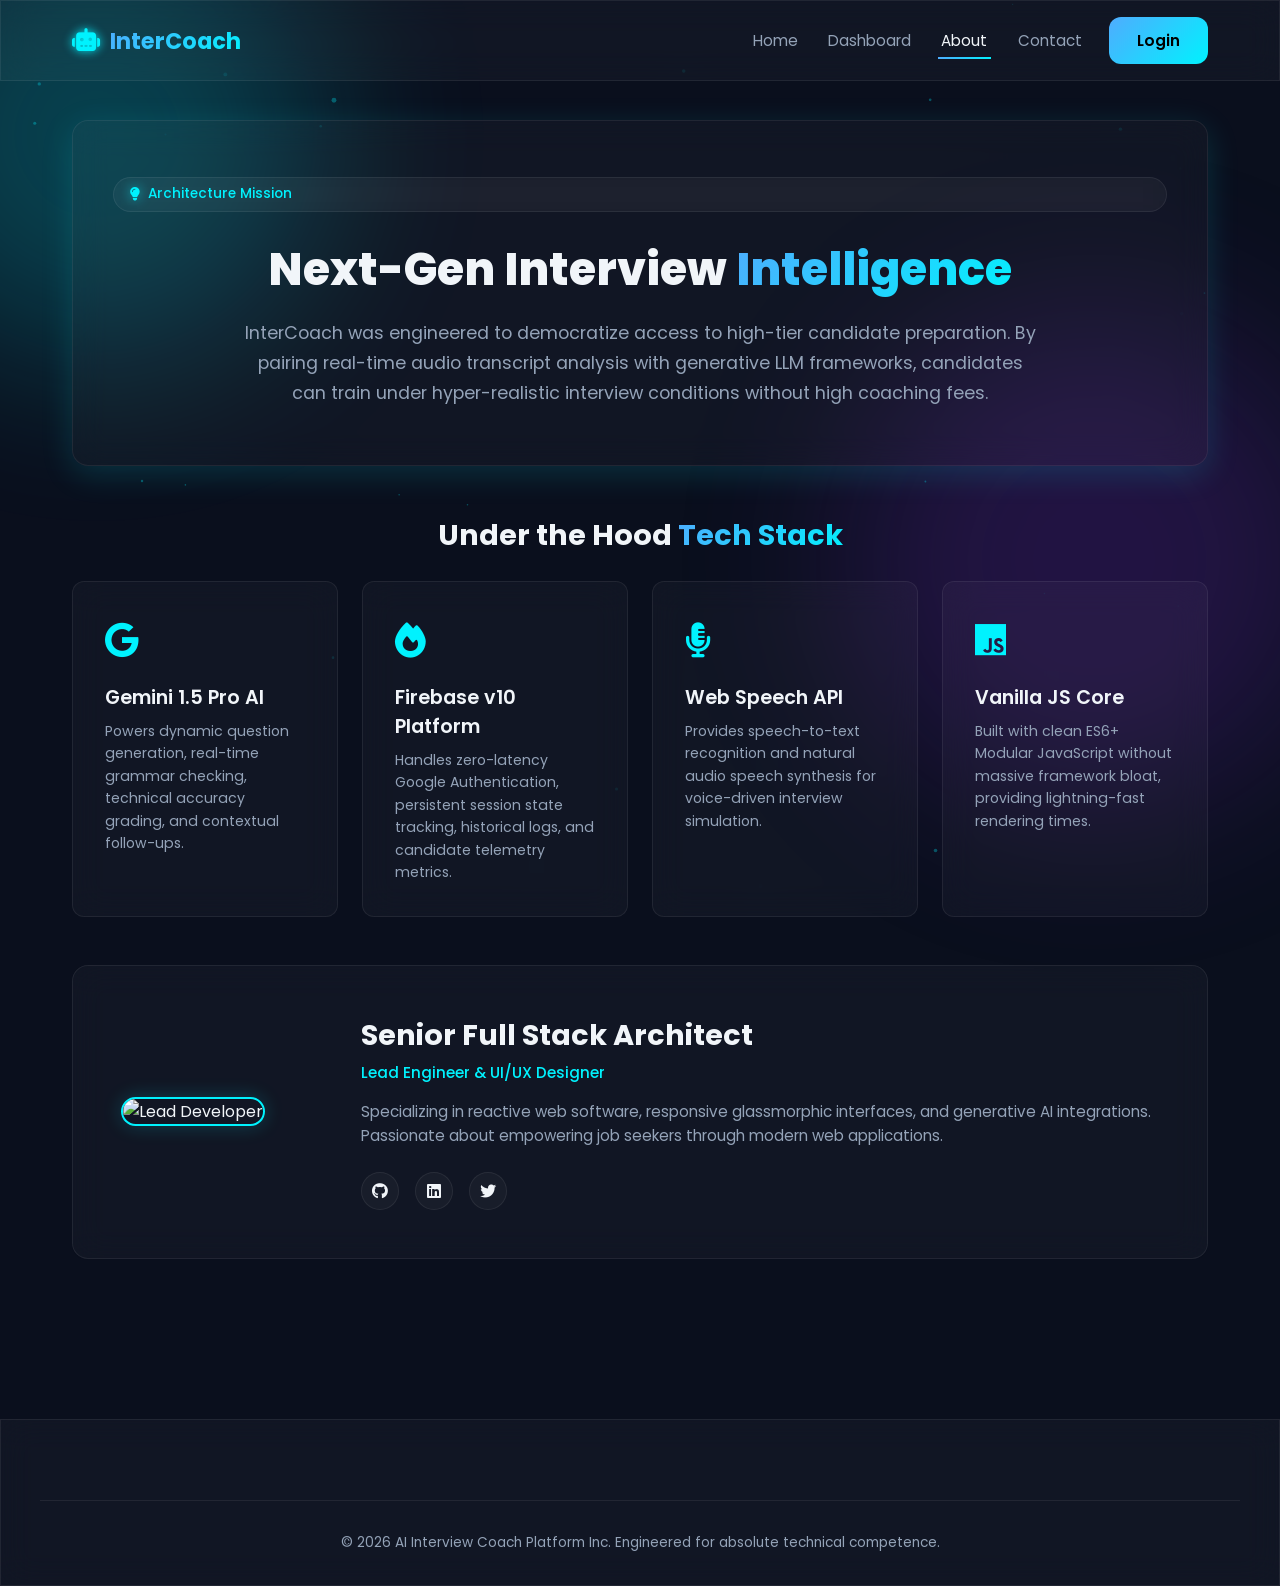
==== about.html @ b5d58e9a "Initial commit" ====
<!DOCTYPE html>
<html lang="en">
<head>
    <meta charset="UTF-8">
    <meta name="viewport" content="width=device-width, initial-scale=1.0">
    <title>AI Interview Coach - About Platform</title>
    <!-- Google Fonts -->
    <link rel="preconnect" href="https://fonts.googleapis.com">
    <link rel="preconnect" href="https://fonts.gstatic.com" crossorigin>
    <link href="https://fonts.googleapis.com/css2?family=Poppins:wght@300;400;500;600;700;800&display=swap" rel="stylesheet">
    <!-- Font Awesome Icons -->
    <link rel="stylesheet" href="https://cdnjs.cloudflare.com/ajax/libs/font-awesome/6.4.0/css/all.min.css">
    <!-- Stylesheets -->
    <link rel="stylesheet" href="css/style.css">
    <style>
        .about-workspace-container {
            max-width: 1200px;
            margin: 0 auto;
            padding: 120px 2rem 60px 2rem;
            position: relative;
            z-index: 2;
            display: flex;
            flex-direction: column;
            gap: 3rem;
        }

        .about-hero-card {
            border-radius: var(--radius-lg);
            padding: 3.5rem 2.5rem;
            text-align: center;
            box-shadow: var(--shadow-neon);
        }

        .about-hero-card h1 {
            font-size: 2.8rem;
            font-weight: 800;
            margin-bottom: 1rem;
        }

        .about-hero-card p {
            color: var(--text-muted);
            font-size: 1.1rem;
            max-width: 800px;
            margin: 0 auto;
            line-height: 1.7;
        }

        /* Technology Matrix Section */
        .tech-stack-section h2 {
            font-size: 1.8rem;
            font-weight: 700;
            margin-bottom: 1.5rem;
            text-align: center;
        }

        .tech-grid {
            display: grid;
            grid-template-columns: repeat(auto-fit, minmax(260px, 1fr));
            gap: 1.5rem;
        }

        .tech-card {
            border-radius: var(--radius-md);
            padding: 2rem;
            transition: var(--transition-smooth);
        }

        .tech-card:hover {
            transform: translateY(-5px);
            border-color: var(--cyan-glow);
        }

        .tech-card-icon {
            font-size: 2.2rem;
            color: var(--cyan-glow);
            margin-bottom: 1rem;
        }

        .tech-card h3 {
            font-size: 1.2rem;
            font-weight: 600;
            margin-bottom: 0.5rem;
        }

        .tech-card p {
            color: var(--text-muted);
            font-size: 0.88rem;
            line-height: 1.6;
        }

        /* Developer Profile Card */
        .developer-profile-card {
            border-radius: var(--radius-lg);
            padding: 3rem;
            display: grid;
            grid-template-columns: 200px 1fr;
            gap: 2.5rem;
            align-items: center;
        }

        .developer-avatar-wrapper img {
            width: 100%;
            height: 200px;
            border-radius: var(--radius-lg);
            object-fit: cover;
            border: 2px solid var(--cyan-glow);
            box-shadow: 0 0 20px rgba(0, 242, 254, 0.2);
        }

        .developer-info h3 {
            font-size: 1.8rem;
            font-weight: 700;
            margin-bottom: 0.25rem;
        }

        .developer-info h4 {
            color: var(--cyan-glow);
            font-size: 0.95rem;
            font-weight: 500;
            margin-bottom: 1rem;
        }

        .developer-info p {
            color: var(--text-muted);
            font-size: 0.95rem;
            line-height: 1.6;
            margin-bottom: 1.5rem;
        }

        .developer-socials {
            display: flex;
            gap: 1rem;
        }

        @media (max-width: 768px) {
            .developer-profile-card {
                grid-template-columns: 1fr;
                text-align: center;
            }

            .developer-avatar-wrapper {
                max-width: 200px;
                margin: 0 auto;
            }

            .developer-socials {
                justify-content: center;
            }
        }
    </style>
</head>
<body class="dark-theme">
    <!-- Background Layering -->
    <div class="blob blob-1"></div>
    <div class="blob blob-2"></div>
    <canvas id="particle-canvas"></canvas>

    <!-- Global Navigation Bar -->
    <nav class="navbar glass">
        <div class="nav-container">
            <a href="index.html" class="nav-logo">
                <i class="fa-solid fa-robot neon-text-icon"></i>
                <span class="gradient-text">InterCoach</span>
            </a>
            <ul class="nav-menu">
                <li><a href="index.html" class="nav-item">Home</a></li>
                <li><a href="dashboard.html" class="nav-item">Dashboard</a></li>
                <li><a href="about.html" class="nav-item active">About</a></li>
                <li><a href="contact.html" class="nav-item">Contact</a></li>
                <li><a href="login.html" class="btn btn-primary btn-glow">Login</a></li>
            </ul>
        </div>
    </nav>

    <!-- Main Content Workspace -->
    <main class="about-workspace-container">
        
        <!-- Platform Hero Banner -->
        <section class="about-hero-card glass">
            <div class="badge glass">
                <i class="fa-solid fa-lightbulb text-glow"></i> Architecture Mission
            </div>
            <h1>Next-Gen Interview <span class="gradient-text">Intelligence</span></h1>
            <p>
                InterCoach was engineered to democratize access to high-tier candidate preparation. By pairing real-time audio transcript analysis with generative LLM frameworks, candidates can train under hyper-realistic interview conditions without high coaching fees.
            </p>
        </section>

        <!-- Technology Stack Grid -->
        <section class="tech-stack-section">
            <h2>Under the Hood <span class="gradient-text">Tech Stack</span></h2>
            <div class="tech-grid">
                <div class="tech-card glass">
                    <div class="tech-card-icon"><i class="fa-brands fa-google"></i></div>
                    <h3>Gemini 1.5 Pro AI</h3>
                    <p>Powers dynamic question generation, real-time grammar checking, technical accuracy grading, and contextual follow-ups.</p>
                </div>
                <div class="tech-card glass">
                    <div class="tech-card-icon"><i class="fa-solid fa-fire"></i></div>
                    <h3>Firebase v10 Platform</h3>
                    <p>Handles zero-latency Google Authentication, persistent session state tracking, historical logs, and candidate telemetry metrics.</p>
                </div>
                <div class="tech-card glass">
                    <div class="tech-card-icon"><i class="fa-solid fa-microphone-lines"></i></div>
                    <h3>Web Speech API</h3>
                    <p>Provides speech-to-text recognition and natural audio speech synthesis for voice-driven interview simulation.</p>
                </div>
                <div class="tech-card glass">
                    <div class="tech-card-icon"><i class="fa-brands fa-js"></i></div>
                    <h3>Vanilla JS Core</h3>
                    <p>Built with clean ES6+ Modular JavaScript without massive framework bloat, providing lightning-fast rendering times.</p>
                </div>
            </div>
        </section>

        <!-- Developer Spotlight Card -->
        <section class="developer-profile-card glass">
            <div class="developer-avatar-wrapper">
                <img src="https://images.unsplash.com/photo-1534528741775-53994a69daeb?auto=format&fit=crop&q=80&w=400" alt="Lead Developer">
            </div>
            <div class="developer-info">
                <h3>Senior Full Stack Architect</h3>
                <h4>Lead Engineer & UI/UX Designer</h4>
                <p>
                    Specializing in reactive web software, responsive glassmorphic interfaces, and generative AI integrations. Passionate about empowering job seekers through modern web applications.
                </p>
                <div class="developer-socials">
                    <a href="#" class="social-icon-btn"><i class="fa-brands fa-github"></i></a>
                    <a href="#" class="social-icon-btn"><i class="fa-brands fa-linkedin"></i></a>
                    <a href="#" class="social-icon-btn"><i class="fa-brands fa-twitter"></i></a>
                </div>
            </div>
        </section>

    </main>

    <!-- Footer Component -->
    <footer class="footer-component glass">
        <div class="footer-bottom-bar text-center">
            <p>&copy; 2026 AI Interview Coach Platform Inc. Engineered for absolute technical competence.</p>
        </div>
    </footer>

    <!-- Shared Core Utility Layer -->
    <script src="js/utils.js"></script>
    <script>
        document.addEventListener('DOMContentLoaded', () => {
            // Background Canvas Engine
            const canvas = document.getElementById('particle-canvas');
            if(canvas) {
                const ctx = canvas.getContext('2d');
                let particles = [];
                function resize() { canvas.width = window.innerWidth; canvas.height = window.innerHeight; }
                resize(); window.addEventListener('resize', resize);

                class Particle {
                    constructor() {
                        this.x = Math.random() * canvas.width;
                        this.y = Math.random() * canvas.height;
                        this.size = Math.random() * 2 + 0.5;
                        this.speedX = Math.random() * 0.3 - 0.15;
                        this.speedY = Math.random() * 0.3 - 0.15;
                    }
                    update() {
                        this.x += this.speedX; this.y += this.speedY;
                        if(this.x > canvas.width || this.x < 0) this.speedX *= -1;
                        if(this.y > canvas.height || this.y < 0) this.speedY *= -1;
                    }
                    draw() {
                        ctx.fillStyle = 'rgba(0, 242, 254, 0.3)';
                        ctx.beginPath(); ctx.arc(this.x, this.y, this.size, 0, Math.PI * 2); ctx.fill();
                    }
                }
                for(let i=0; i<40; i++) particles.push(new Particle());
                function animate() {
                    ctx.clearRect(0, 0, canvas.width, canvas.height);
                    particles.forEach(p => { p.update(); p.draw(); });
                    requestAnimationFrame(animate);
                }
                animate();
            }
        });
    </script>
</body>
</html>
---- css/style.css ----
/* ==========================================================================
   AI INTERVIEW COACH - SYSTEM CORE STYLESHEET (css/style.css)
   ========================================================================== */

/* 1. ARCHITECTURAL DESIGN SYSTEM TOKENS */
:root {
    --bg-primary: #0a0f1d;
    --bg-secondary: rgba(16, 24, 48, 0.7);
    --glass-bg: rgba(255, 255, 255, 0.03);
    --glass-border: rgba(255, 255, 255, 0.07);
    --glass-highlight: rgba(255, 255, 255, 0.1);
    
    /* Neon Glow Fluid System */
    --cyan-glow: #00f2fe;
    --purple-glow: #4facfe;
    --accent-neon: #39ff14;
    --accent-warn: #ff007f;
    
    /* Semantic Typography Gradients */
    --text-main: #f1f5f9;
    --text-muted: #94a3b8;
    --gradient-primary: linear-gradient(135deg, #4facfe 0%, #00f2fe 100%);
    --gradient-dark: linear-gradient(135deg, #0f172a 0%, #1e293b 100%);
    
    /* Transitions & Layering Coordinates */
    --transition-smooth: all 0.4s cubic-bezier(0.25, 0.8, 0.25, 1);
    --shadow-neon: 0 8px 32px 0 rgba(0, 242, 254, 0.15);
    --radius-lg: 16px;
    --radius-md: 12px;
}

/* 2. BASE RESET & VIEWPORT CALIBRATION */
* {
    box-sizing: border-box;
    margin: 0;
    padding: 0;
    font-family: 'Poppins', sans-serif;
    scroll-behavior: smooth;
}

body {
    background-color: var(--bg-primary);
    color: var(--text-main);
    overflow-x: hidden;
    position: relative;
    min-height: 100vh;
}

body.dark-theme {
    background-color: var(--bg-primary);
}

/* 3. HIGH-PERFORMANCE HARDWARE ANIMATION ENGINES */
@keyframes floatAnimation {
    0% { transform: translateY(0px) rotate(0deg); }
    50% { transform: translateY(-15px) rotate(3deg); }
    100% { transform: translateY(0px) rotate(0deg); }
}

@keyframes pulseBlob {
    0% { transform: scale(1) translate(0px, 0px); }
    33% { transform: scale(1.1) translate(30px, -50px); }
    66% { transform: scale(0.9) translate(-20px, 20px); }
    100% { transform: scale(1) translate(0px, 0px); }
}

/* Canvas & Floating Background Blobs Layout */
#particle-canvas {
    position: fixed;
    top: 0;
    left: 0;
    width: 100%;
    height: 100%;
    z-index: 1;
    pointer-events: none;
}

.blob {
    position: fixed;
    border-radius: 50%;
    filter: blur(90px);
    opacity: 0.22;
    z-index: 0;
    pointer-events: none;
    animation: pulseBlob 12s infinite alternate linear;
}

.blob-1 {
    top: -10%;
    left: -10%;
    width: 450px;
    height: 450px;
    background: var(--cyan-glow);
}

.blob-2 {
    bottom: 10%;
    right: -5%;
    width: 500px;
    height: 500px;
    background: #7928ca;
    animation-delay: 2s;
}

.blob-3 {
    top: 40%;
    left: 50%;
    width: 350px;
    height: 350px;
    background: var(--purple-glow);
    animation-delay: 4s;
}

/* 4. GLASSMORPHISM CORE ARCHITECTURE */
.glass {
    background: var(--glass-bg);
    backdrop-filter: blur(16px);
    -webkit-backdrop-filter: blur(16px);
    border: 1px solid var(--glass-border);
}

.glass:hover {
    border-color: var(--glass-highlight);
}

/* 5. TYPOGRAPHY & DESIGN SYSTEM UTILITIES */
.gradient-text {
    background: var(--gradient-primary);
    -webkit-background-clip: text;
    -webkit-text-fill-color: transparent;
    display: inline-block;
}

.text-glow {
    text-shadow: 0 0 12px rgba(0, 242, 254, 0.6);
}

.text-center { text-align: center; }

/* Grid Scaffolding */
.grid-3 {
    display: grid;
    grid-template-columns: repeat(auto-fit, minmax(300px, 1fr));
    gap: 2rem;
}

.grid-4 {
    display: grid;
    grid-template-columns: repeat(auto-fit, minmax(220px, 1fr));
    gap: 1.5rem;
}

/* 6. BUTTONS & RIPPLE INTERACTIONS */
.btn {
    padding: 0.75rem 1.75rem;
    border-radius: var(--radius-md);
    font-size: 0.95rem;
    font-weight: 500;
    cursor: pointer;
    transition: var(--transition-smooth);
    display: inline-flex;
    align-items: center;
    justify-content: center;
    gap: 0.5rem;
    border: none;
    text-decoration: none;
}

.btn-primary {
    background: var(--gradient-primary);
    color: #000;
    font-weight: 600;
}

.btn-primary:hover {
    transform: translateY(-2px);
    box-shadow: 0 0 20px rgba(0, 242, 254, 0.4);
}

.btn-secondary {
    color: var(--text-main);
}

.btn-secondary:hover {
    background: rgba(255, 255, 255, 0.08);
    transform: translateY(-2px);
}

.btn-glow {
    position: relative;
}
.btn-glow::after {
    content: '';
    position: absolute;
    top: 0; left: 0; right: 0; bottom: 0;
    border-radius: var(--radius-md);
    box-shadow: 0 0 15px var(--cyan-glow);
    opacity: 0;
    transition: var(--transition-smooth);
    z-index: -1;
}
.btn-glow:hover::after {
    opacity: 1;
}

.btn-icon-only {
    width: 45px;
    height: 45px;
    padding: 0;
    border-radius: var(--radius-md);
}

/* 7. REUSABLE INPUT CONFIGURATION */
.input-field-global {
    width: 100%;
    padding: 0.85rem 1.2rem;
    border-radius: var(--radius-md);
    color: var(--text-main);
    font-size: 0.95rem;
    outline: none;
    transition: var(--transition-smooth);
}
.input-field-global:focus {
    border-color: var(--cyan-glow);
    box-shadow: 0 0 10px rgba(0, 242, 254, 0.2);
}

/* 8. NAVBAR STRUCTURAL ENGINEERING */
.navbar {
    position: fixed;
    top: 0;
    left: 0;
    width: 100%;
    z-index: 1000;
    border-bottom: 1px solid var(--glass-border);
}

.nav-container {
    max-width: 1200px;
    margin: 0 auto;
    padding: 1rem 2rem;
    display: flex;
    justify-content: space-between;
    align-items: center;
}

.nav-logo {
    display: flex;
    align-items: center;
    gap: 0.6rem;
    font-size: 1.4rem;
    font-weight: 700;
    text-decoration: none;
}

.neon-text-icon {
    color: var(--cyan-glow);
    text-shadow: 0 0 10px var(--cyan-glow);
}

.nav-menu {
    display: flex;
    align-items: center;
    list-style: none;
    gap: 1.5rem;
}

.nav-item {
    color: var(--text-muted);
    text-decoration: none;
    font-size: 0.95rem;
    transition: var(--transition-smooth);
    padding: 0.5rem 0.2rem;
    position: relative;
}

.nav-item:hover, .nav-item.active {
    color: var(--text-main);
}

.nav-item::after {
    content: '';
    position: absolute;
    bottom: 0; left: 0; width: 0; height: 2px;
    background: var(--gradient-primary);
    transition: var(--transition-smooth);
}

.nav-item:hover::after, .nav-item.active::after {
    width: 100%;
}

.menu-toggle {
    display: none;
    font-size: 1.3rem;
    cursor: pointer;
    color: var(--text-main);
}

/* 9. HERO REGION */
.hero-section {
    padding: 180px 2rem 100px 2rem;
    position: relative;
    z-index: 2;
}

.hero-container {
    max-width: 1200px;
    margin: 0 auto;
    display: grid;
    grid-template-columns: 1.2fr 0.8fr;
    gap: 4rem;
    align-items: center;
}

.hero-content {
    display: flex;
    flex-direction: column;
    align-items: flex-start;
}

.badge {
    padding: 0.4rem 1rem;
    border-radius: 50px;
    font-size: 0.85rem;
    font-weight: 500;
    color: var(--cyan-glow);
    margin-bottom: 1.5rem;
    display: flex;
    align-items: center;
    gap: 0.5rem;
}

.hero-content h1 {
    font-size: 3.2rem;
    font-weight: 800;
    line-height: 1.2;
    margin-bottom: 1.5rem;
}

.hero-subtitle {
    color: var(--text-muted);
    font-size: 1.1rem;
    line-height: 1.6;
    margin-bottom: 2.5rem;
    max-width: 600px;
}

.hero-actions {
    display: flex;
    gap: 1rem;
}

/* Interactive Dashboard UI Card Mock */
.interactive-glass-card {
    border-radius: var(--radius-lg);
    padding: 2rem;
    box-shadow: var(--shadow-neon);
    position: relative;
}

.floating-anim {
    animation: floatAnimation 5s ease-in-out infinite;
}

.card-header-ui {
    display: flex;
    align-items: center;
    gap: 1rem;
    border-bottom: 1px solid var(--glass-border);
    padding-bottom: 1rem;
    margin-bottom: 1.5rem;
}

.ui-dots span {
    display: inline-block;
    width: 8px; height: 8px;
    border-radius: 50%;
    margin-right: 4px;
}
.ui-dots span:nth-child(1) { background: #ff5f56; }
.ui-dots span:nth-child(2) { background: #ffbd2e; }
.ui-dots span:nth-child(3) { background: #27c93f; }
.ui-title { font-size: 0.85rem; color: var(--text-muted); font-weight: 500; }

.metrics-row {
    margin-bottom: 1.2rem;
}
.metric-label { font-size: 0.85rem; color: var(--text-muted); display: block; margin-bottom: 0.4rem; }
.progress-bar-container { height: 8px; border-radius: 4px; overflow: hidden; position: relative; width: 100%; }
.progress-bar-fill { height: 100%; border-radius: 4px; }
.progress-glow { background: linear-gradient(90deg, #4facfe, #00f2fe); }
.progress-glow-alt { background: linear-gradient(90deg, #b224ef, #7579ff); }
.progress-glow-three { background: linear-gradient(90deg, #11998e, #38ef7d); }
.metric-val { font-size: 0.85rem; font-weight: 600; float: right; margin-top: -24px; }

.card-footer-ui {
    display: flex;
    align-items: center;
    gap: 0.6rem;
    border-top: 1px solid var(--glass-border);
    padding-top: 1rem;
    margin-top: 1.5rem;
    font-size: 0.85rem;
}
.feedback-success-icon { color: var(--accent-neon); }

/* 10. STATISTICS REGION */
.stats-section {
    padding: 60px 2rem;
    position: relative;
    z-index: 2;
}
.stats-container { max-width: 1200px; margin: 0 auto; }
.stat-card {
    border-radius: var(--radius-md);
    padding: 2rem 1.5rem;
    text-align: center;
    transition: var(--transition-smooth);
}
.stat-icon-wrapper {
    font-size: 1.8rem;
    color: var(--cyan-glow);
    margin-bottom: 0.75rem;
}
.stat-card h3 { font-size: 2.2rem; font-weight: 700; margin-bottom: 0.25rem; }
.stat-card p { color: var(--text-muted); font-size: 0.9rem; }

/* 11. FEATURES BLUEPRINT REGION */
.features-section {
    padding: 100px 2rem;
    position: relative;
    z-index: 2;
}
.section-heading-wrapper { max-width: 700px; margin: 0 auto 4rem auto; }
.section-title { font-size: 2.4rem; font-weight: 700; margin-bottom: 1rem; }
.section-subtitle { color: var(--text-muted); font-size: 1.05rem; }
.features-container { max-width: 1200px; margin: 0 auto; }
.feature-card {
    border-radius: var(--radius-lg);
    padding: 2.5rem 2rem;
    transition: var(--transition-smooth);
}
.feature-icon {
    width: 50px; height: 50px;
    border-radius: var(--radius-md);
    background: rgba(0, 242, 254, 0.1);
    color: var(--cyan-glow);
    display: flex; align-items: center; justify-content: center;
    font-size: 1.4rem; margin-bottom: 1.5rem;
    border: 1px solid rgba(0, 242, 254, 0.2);
}
.feature-card h3 { font-size: 1.25rem; font-weight: 600; margin-bottom: 0.8rem; }
.feature-card p { color: var(--text-muted); font-size: 0.92rem; line-height: 1.6; }
.hover-scale:hover {
    transform: translateY(-5px);
    box-shadow: var(--shadow-neon);
    background: rgba(255, 255, 255, 0.05);
}

/* 12. SOCIAL PROOF TESTIMONIALS */
.testimonials-section { padding: 100px 2rem; position: relative; z-index: 2; }
.testimonials-container { max-width: 1200px; margin: 0 auto; }
.testimonial-card { border-radius: var(--radius-lg); padding: 2rem; display: flex; flex-direction: column; justify-content: space-between; }
.rating-stars { color: #ffbd2e; margin-bottom: 1rem; font-size: 0.85rem; }
.testimonial-body { color: var(--text-muted); font-style: italic; font-size: 0.95rem; line-height: 1.6; margin-bottom: 1.5rem; }
.testimonial-user { display: flex; align-items: center; gap: 1rem; }
.user-avatar-placeholder { width: 45px; height: 45px; border-radius: 50%; background: var(--glass-highlight); display: flex; align-items: center; justify-content: center; font-size: 1.2rem; color: var(--cyan-glow); }
.user-info h4 { font-size: 0.95rem; font-weight: 600; }
.user-info span { font-size: 0.8rem; color: var(--text-muted); }

/* 13. GLOBAL ENTERPRISE FOOTER */
.footer-component {
    margin-top: 100px;
    border-top: 1px solid var(--glass-border);
    padding: 5rem 2rem 2rem 2rem;
    position: relative;
    z-index: 2;
}
.footer-grid { max-width: 1200px; margin: 0 auto; padding-bottom: 3rem; }
.footer-brand-column .footer-desc { color: var(--text-muted); font-size: 0.9rem; line-height: 1.6; margin: 1rem 0 1.5rem 0; }
.footer-socials { display: flex; gap: 0.8rem; }
.social-icon-btn { width: 38px; height: 38px; border-radius: 50%; background: var(--glass-bg); border: 1px solid var(--glass-border); color: var(--text-main); display: flex; align-items: center; justify-content: center; text-decoration: none; transition: var(--transition-smooth); }
.social-icon-btn:hover { background: var(--gradient-primary); color: #000; transform: translateY(-2px); }
.footer-links-column h4 { font-size: 1.05rem; font-weight: 600; margin-bottom: 1.5rem; }
.footer-links-column ul { list-style: none; }
.footer-links-column ul li { margin-bottom: 0.75rem; }
.footer-links-column ul li a { color: var(--text-muted); text-decoration: none; font-size: 0.9rem; transition: var(--transition-smooth); }
.footer-links-column ul li a:hover { color: var(--cyan-glow); padding-left: 4px; }
.newsletter-form-wrapper { display: flex; gap: 0.5rem; margin-top: 1rem; }
.footer-bottom-bar { max-width: 1200px; margin: 0 auto; border-top: 1px solid var(--glass-border); padding-top: 2rem; color: var(--text-muted); font-size: 0.85rem; }

/* 14. COMPREHENSIVE RESPONSIVE VIEWPORT BREAKPOINTS */
@media (max-width: 992px) {
    .hero-container { grid-template-columns: 1fr; text-align: center; gap: 3rem; }
    .hero-content { align-items: center; }
    .hero-content h1 { font-size: 2.6rem; }
    .hero-actions { justify-content: center; }
    .hero-visual { max-width: 500px; margin: 0 auto; width: 100%; }
}

@media (max-width: 768px) {
    .menu-toggle { display: block; }
    .nav-menu {
        position: fixed;
        top: 70px; right: -100%;
        width: 280px; height: calc(100vh - 70px);
        background: rgba(10, 15, 29, 0.96);
        backdrop-filter: blur(20px);
        flex-direction: column;
        padding: 2rem;
        align-items: flex-start;
        gap: 1.5rem;
        transition: right 0.4s cubic-bezier(0.25, 0.8, 0.25, 1);
        border-left: 1px solid var(--glass-border);
    }
    .nav-menu.nav-active { right: 0; }
    .nav-btn-link { width: 100%; }
    .nav-menu .btn { width: 100%; }
    .section-title { font-size: 2rem; }
}
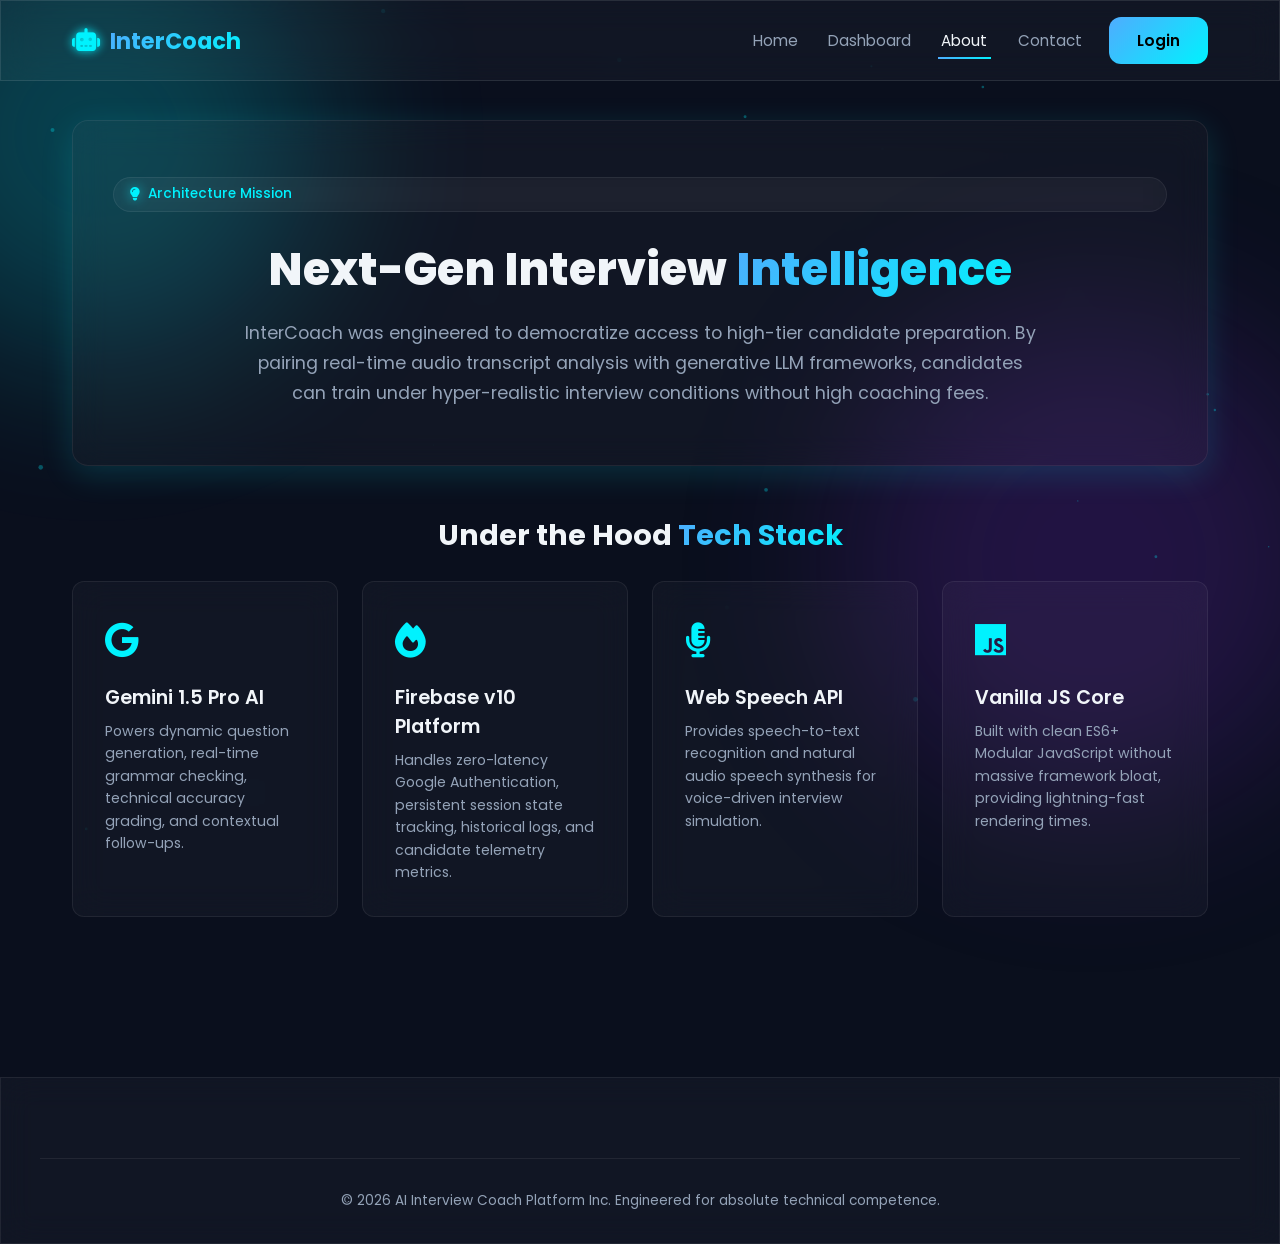
==== commit c240deff: "Connect Firestore live telemetry, profile stats, leaderboard ratings, realistic evaluation engine & " ====
--- a/about.html
+++ b/about.html
@@ -213,24 +213,7 @@
             </div>
         </section>
 
-        <!-- Developer Spotlight Card -->
-        <section class="developer-profile-card glass">
-            <div class="developer-avatar-wrapper">
-                <img src="https://images.unsplash.com/photo-1534528741775-53994a69daeb?auto=format&fit=crop&q=80&w=400" alt="Lead Developer">
-            </div>
-            <div class="developer-info">
-                <h3>Senior Full Stack Architect</h3>
-                <h4>Lead Engineer & UI/UX Designer</h4>
-                <p>
-                    Specializing in reactive web software, responsive glassmorphic interfaces, and generative AI integrations. Passionate about empowering job seekers through modern web applications.
-                </p>
-                <div class="developer-socials">
-                    <a href="#" class="social-icon-btn"><i class="fa-brands fa-github"></i></a>
-                    <a href="#" class="social-icon-btn"><i class="fa-brands fa-linkedin"></i></a>
-                    <a href="#" class="social-icon-btn"><i class="fa-brands fa-twitter"></i></a>
-                </div>
-            </div>
-        </section>
+
 
     </main>
 
@@ -242,7 +225,7 @@
     </footer>
 
     <!-- Shared Core Utility Layer -->
-    <script src="js/utils.js"></script>
+    <script type="module" src="js/utils.js"></script>
     <script>
         document.addEventListener('DOMContentLoaded', () => {
             // Background Canvas Engine
